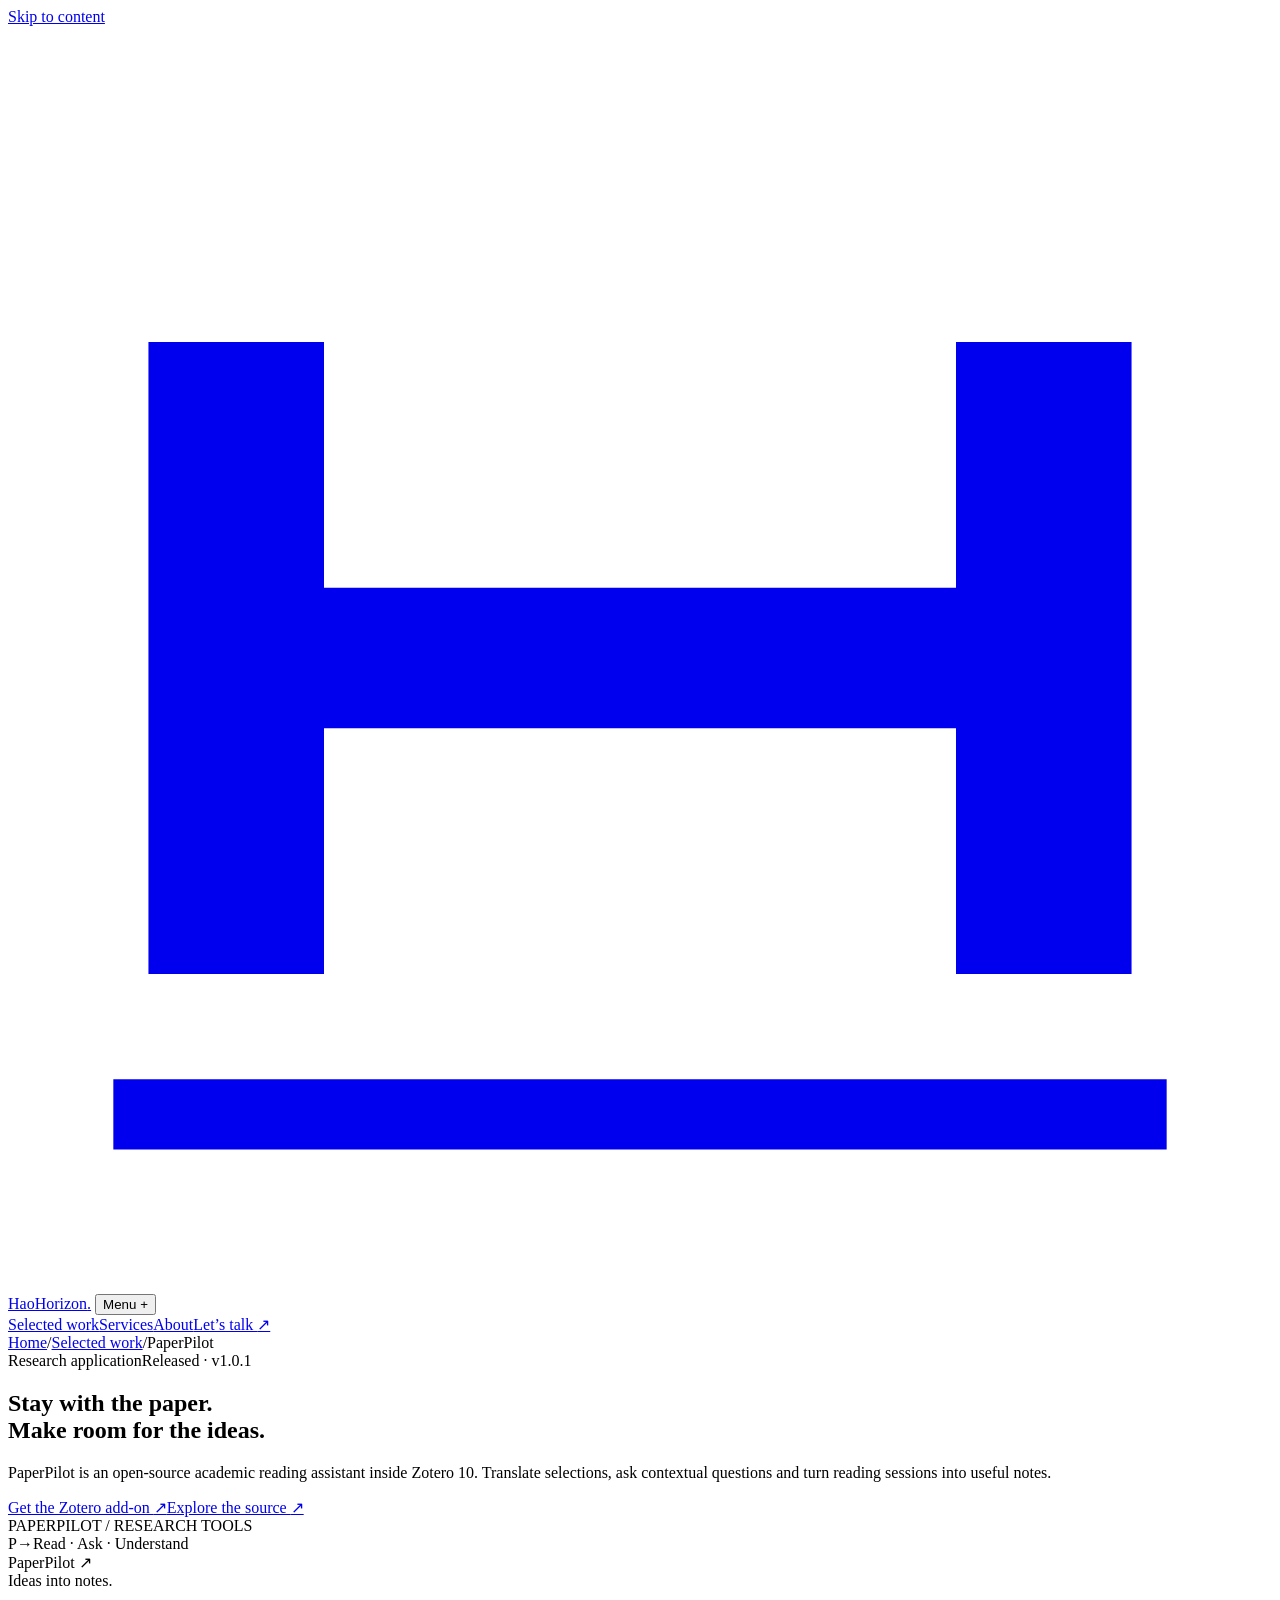
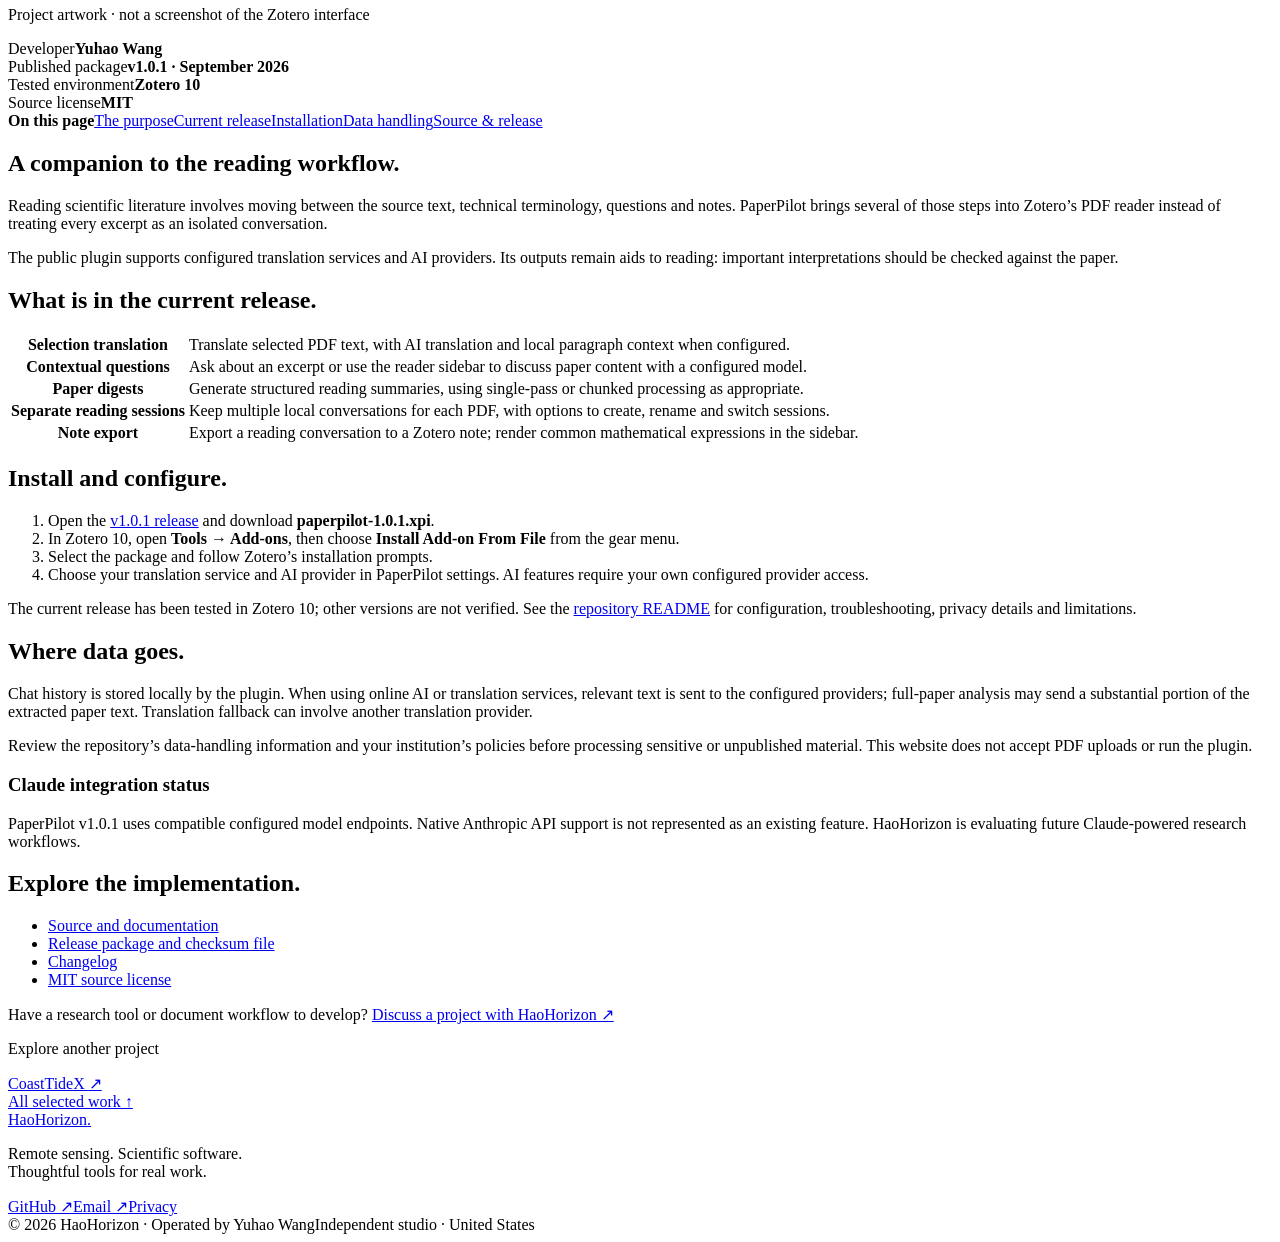
==== public/work/paperpilot.html @ de6fc506 "Build HaoHorizon studio website with verified project pages" ====
<!doctype html>
<html lang="en"><head>
<meta charset="utf-8"><meta name="viewport" content="width=device-width, initial-scale=1">
<title>PaperPilot for Zotero — HaoHorizon</title><meta name="description" content="An open-source Zotero 10 reading assistant by Yuhao Wang, with contextual AI questions, translation, paper digests and note export.">
<meta name="theme-color" content="#f6f5ef"><link rel="canonical" href="https://haohorizon.com/work/paperpilot.html">
<meta property="og:title" content="PaperPilot for Zotero — HaoHorizon"><meta property="og:description" content="An open-source Zotero 10 reading assistant by Yuhao Wang, with contextual AI questions, translation, paper digests and note export."><meta property="og:type" content="website"><meta property="og:image" content="https://haohorizon.com/assets/social-card.png">
<link rel="icon" href="/favicon.svg" type="image/svg+xml"><link rel="stylesheet" href="/styles.css"><script src="/site.js" defer></script>
</head><body><a class="skip-link" href="#main">Skip to content</a>
  <header class="site-header">
    <div class="container header-inner">
      <a class="brand" href="/" aria-label="HaoHorizon home"><svg viewBox="0 0 36 36" aria-hidden="true"><path d="M4 27V9h5v7h18V9h5v18h-5v-7H9v7Z" fill="currentColor"/><path d="M3 31h30" stroke="currentColor" stroke-width="2"/></svg><span>HaoHorizon<span class="brand-dot">.</span></span></a>
      <button class="menu-toggle" type="button" aria-controls="primary-nav" aria-expanded="false">Menu <span aria-hidden="true">+</span></button>
      <nav id="primary-nav" aria-label="Primary navigation"><a href="/#work">Selected work</a><a href="/#services">Services</a><a href="/about.html">About</a><a class="nav-contact" href="/#contact">Let’s talk <span aria-hidden="true">↗</span></a></nav>
    </div>
  </header>
<main id="main">
<section class="page-hero container"><div class="breadcrumb"><a href="/">Home</a><span>/</span><a href="/#work">Selected work</a><span>/</span><span>PaperPilot</span></div>
<div class="page-status"><span class="eyebrow">Research application</span><span class="status">Released · v1.0.1</span></div>
<h1>Stay with the paper.<br><span class="serif">Make room for the ideas.</span></h1><p class="lead">PaperPilot is an open-source academic reading assistant inside Zotero 10. Translate selections, ask contextual questions and turn reading sessions into useful notes.</p>
<div class="page-actions"><a class="button button-dark" href="https://github.com/wyhao2333/zotero-paperpilot/releases/tag/v1.0.1">Get the Zotero add-on <span aria-hidden="true">↗</span></a><a class="text-link" href="https://github.com/wyhao2333/zotero-paperpilot">Explore the source <span aria-hidden="true">↗</span></a></div></section>
<div class="container"><div class="project-banner paper-visual"><span class="banner-wordmark">PAPERPILOT / RESEARCH TOOLS</span><div class="paper-stack" aria-hidden="true"><div class="paper-sheet sheet-back"></div><div class="paper-sheet sheet-front"><span class="paper-wordmark">P<span>→</span></span><span class="paper-rule"></span><span class="paper-rule short"></span><span class="paper-mini-label">Read · Ask · Understand</span><div class="paper-pill">PaperPilot <span>↗</span></div></div><span class="note-chip">Ideas into notes.</span></div><p class="banner-caption">Project artwork · not a screenshot of the Zotero interface</p></div>
<div class="project-meta"><div><span>Developer</span><strong>Yuhao Wang</strong></div><div><span>Published package</span><strong>v1.0.1 · September 2026</strong></div><div><span>Tested environment</span><strong>Zotero 10</strong></div><div><span>Source license</span><strong>MIT</strong></div></div></div>
<div class="container article-grid"><aside class="article-sidebar" aria-label="On this page"><strong>On this page</strong><a href="#purpose">The purpose</a><a href="#features">Current release</a><a href="#install">Installation</a><a href="#data">Data handling</a><a href="#source">Source & release</a></aside><div class="article-body">
<section id="purpose"><h2>A companion to the reading workflow.</h2><p>Reading scientific literature involves moving between the source text, technical terminology, questions and notes. PaperPilot brings several of those steps into Zotero’s PDF reader instead of treating every excerpt as an isolated conversation.</p><p>The public plugin supports configured translation services and AI providers. Its outputs remain aids to reading: important interpretations should be checked against the paper.</p></section>
<section id="features"><h2>What is in the current release.</h2><table class="feature-table"><tbody><tr><th scope="row">Selection translation</th><td>Translate selected PDF text, with AI translation and local paragraph context when configured.</td></tr><tr><th scope="row">Contextual questions</th><td>Ask about an excerpt or use the reader sidebar to discuss paper content with a configured model.</td></tr><tr><th scope="row">Paper digests</th><td>Generate structured reading summaries, using single-pass or chunked processing as appropriate.</td></tr><tr><th scope="row">Separate reading sessions</th><td>Keep multiple local conversations for each PDF, with options to create, rename and switch sessions.</td></tr><tr><th scope="row">Note export</th><td>Export a reading conversation to a Zotero note; render common mathematical expressions in the sidebar.</td></tr></tbody></table></section>
<section id="install"><h2>Install and configure.</h2><ol><li>Open the <a href="https://github.com/wyhao2333/zotero-paperpilot/releases/tag/v1.0.1">v1.0.1 release</a> and download <strong>paperpilot-1.0.1.xpi</strong>.</li><li>In Zotero 10, open <strong>Tools → Add-ons</strong>, then choose <strong>Install Add-on From File</strong> from the gear menu.</li><li>Select the package and follow Zotero’s installation prompts.</li><li>Choose your translation service and AI provider in PaperPilot settings. AI features require your own configured provider access.</li></ol><p>The current release has been tested in Zotero 10; other versions are not verified. See the <a href="https://github.com/wyhao2333/zotero-paperpilot">repository README</a> for configuration, troubleshooting, privacy details and limitations.</p></section>
<section id="data"><h2>Where data goes.</h2><p>Chat history is stored locally by the plugin. When using online AI or translation services, relevant text is sent to the configured providers; full-paper analysis may send a substantial portion of the extracted paper text. Translation fallback can involve another translation provider.</p><p>Review the repository’s data-handling information and your institution’s policies before processing sensitive or unpublished material. This website does not accept PDF uploads or run the plugin.</p><div class="note-panel"><h3>Claude integration status</h3><p>PaperPilot v1.0.1 uses compatible configured model endpoints. Native Anthropic API support is not represented as an existing feature. HaoHorizon is evaluating future Claude-powered research workflows.</p></div></section>
<section id="source"><h2>Explore the implementation.</h2><ul><li><a href="https://github.com/wyhao2333/zotero-paperpilot">Source and documentation</a></li><li><a href="https://github.com/wyhao2333/zotero-paperpilot/releases/tag/v1.0.1">Release package and checksum file</a></li><li><a href="https://github.com/wyhao2333/zotero-paperpilot/blob/main/CHANGELOG.md">Changelog</a></li><li><a href="https://github.com/wyhao2333/zotero-paperpilot/blob/main/LICENSE">MIT source license</a></li></ul><p>Have a research tool or document workflow to develop? <a href="mailto:hello@haohorizon.com?subject=Research%20software%20inquiry">Discuss a project with HaoHorizon ↗</a></p></section>
</div></div>
<div class="container project-next"><div><p class="eyebrow">Explore another project</p><a href="/work/coasttidex.html">CoastTideX <span aria-hidden="true">↗</span></a></div><a href="/#work">All selected work ↑</a></div>
</main>
  <footer class="site-footer"><div class="container footer-top"><a class="brand" href="/">HaoHorizon<span class="brand-dot">.</span></a><p>Remote sensing. Scientific software.<br>Thoughtful tools for real work.</p><div><a href="https://github.com/wyhao2333">GitHub ↗</a><a href="mailto:hello@haohorizon.com">Email ↗</a><a href="/privacy.html">Privacy</a></div></div><div class="container footer-bottom"><span>© 2026 HaoHorizon · Operated by Yuhao Wang</span><span>Independent studio · United States</span></div></footer>
</body></html>
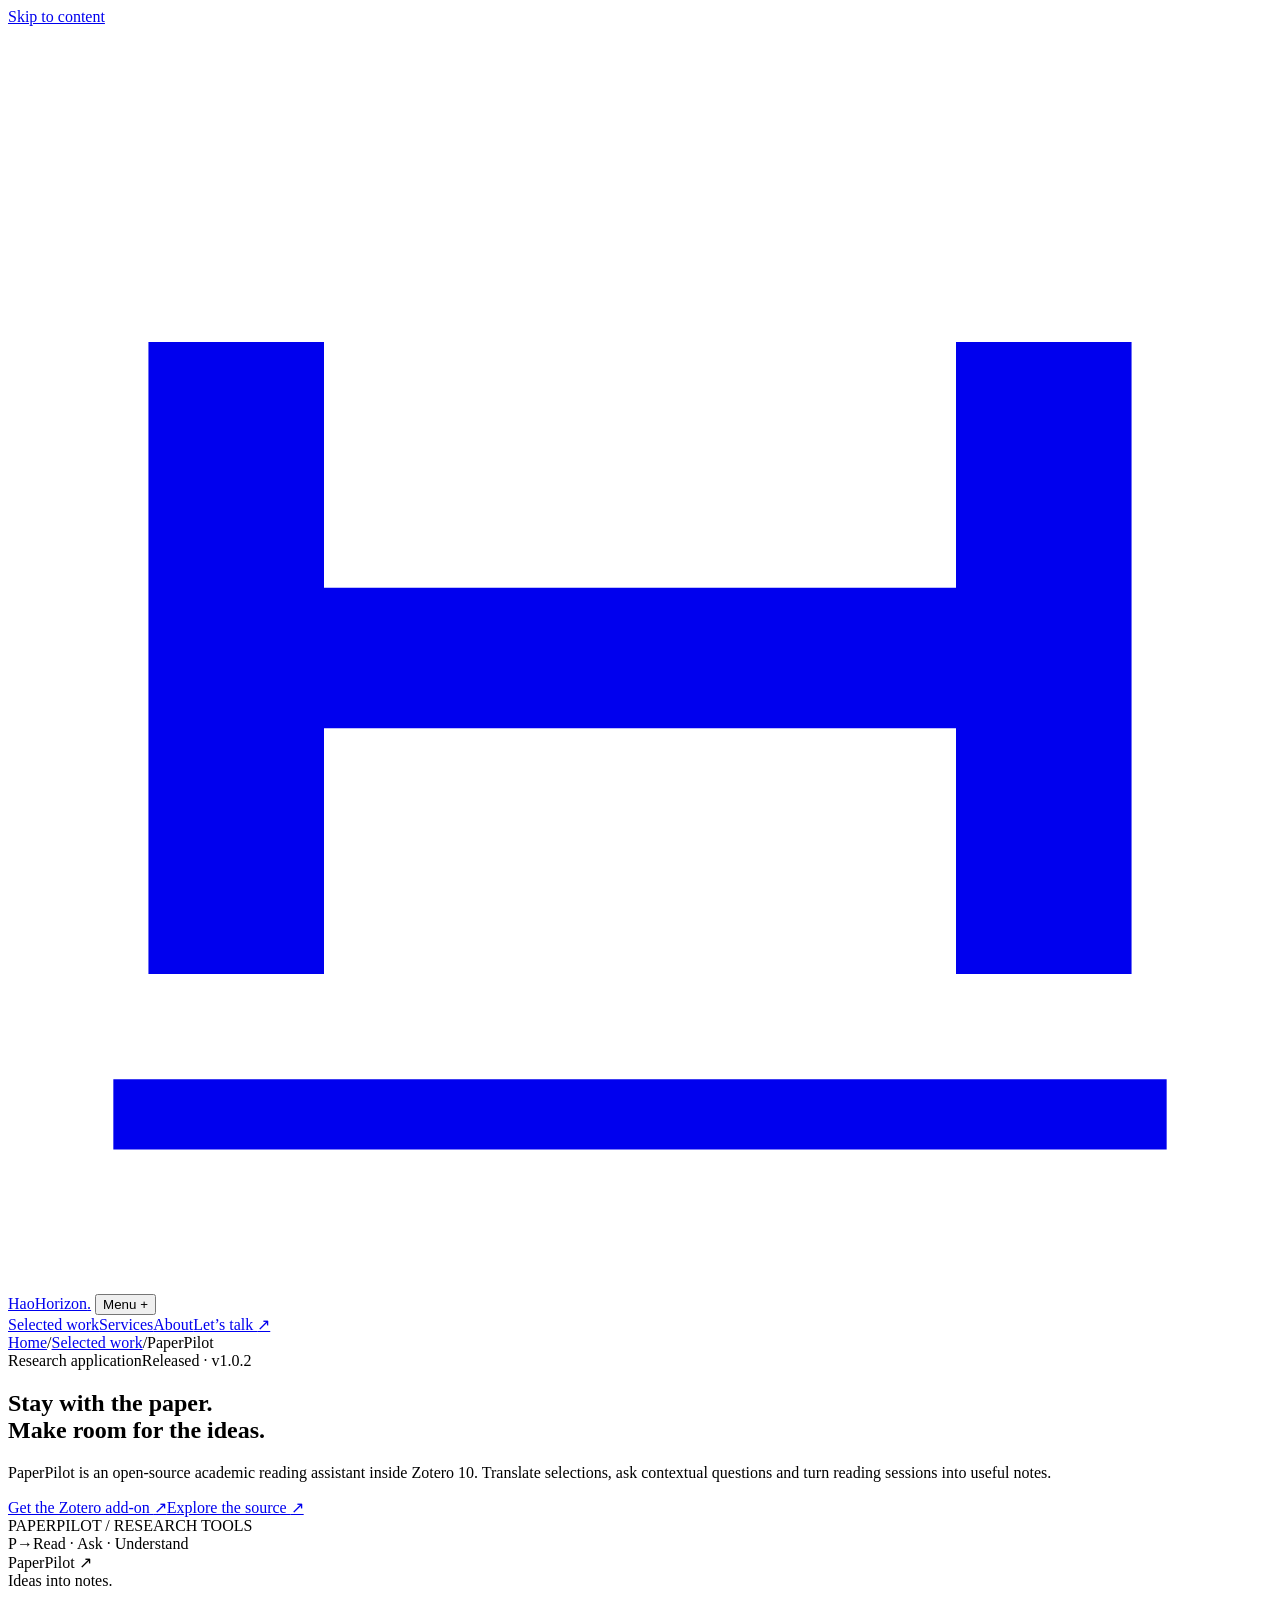
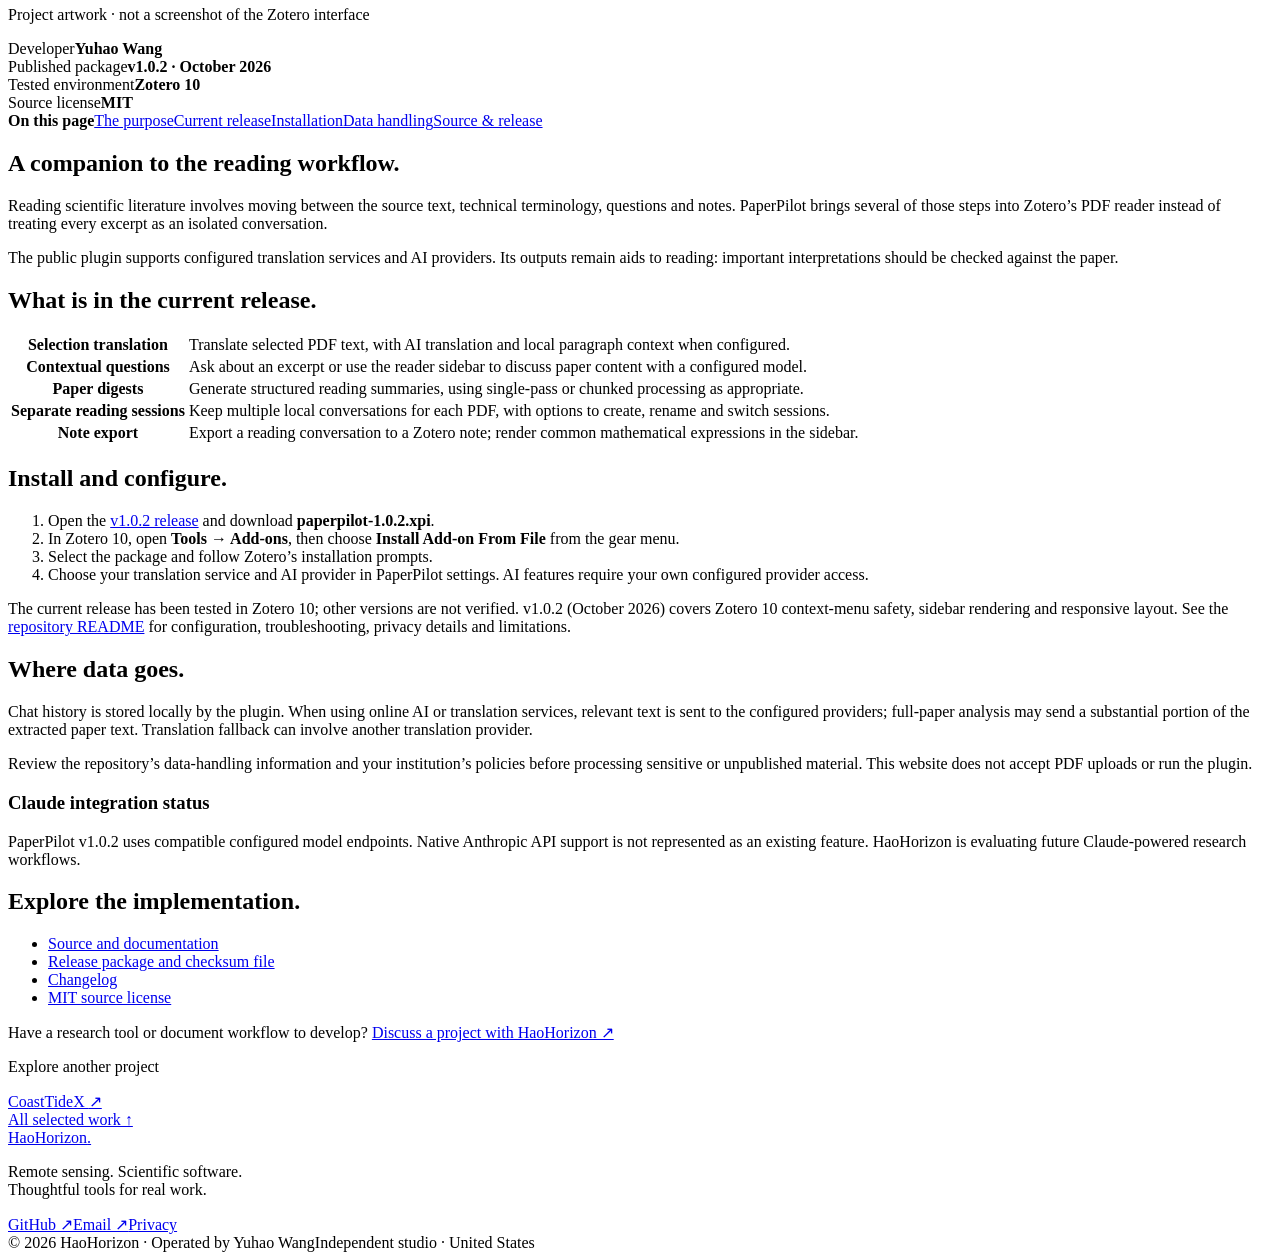
==== commit ed830ace: "Update project status: PaperPilot v1.0.2, CoastTideX v1.7.1 on homepage" ====
--- a/public/work/paperpilot.html
+++ b/public/work/paperpilot.html
@@ -15,17 +15,17 @@
   </header>
 <main id="main">
 <section class="page-hero container"><div class="breadcrumb"><a href="/">Home</a><span>/</span><a href="/#work">Selected work</a><span>/</span><span>PaperPilot</span></div>
-<div class="page-status"><span class="eyebrow">Research application</span><span class="status">Released · v1.0.1</span></div>
+<div class="page-status"><span class="eyebrow">Research application</span><span class="status">Released · v1.0.2</span></div>
 <h1>Stay with the paper.<br><span class="serif">Make room for the ideas.</span></h1><p class="lead">PaperPilot is an open-source academic reading assistant inside Zotero 10. Translate selections, ask contextual questions and turn reading sessions into useful notes.</p>
-<div class="page-actions"><a class="button button-dark" href="https://github.com/wyhao2333/zotero-paperpilot/releases/tag/v1.0.1">Get the Zotero add-on <span aria-hidden="true">↗</span></a><a class="text-link" href="https://github.com/wyhao2333/zotero-paperpilot">Explore the source <span aria-hidden="true">↗</span></a></div></section>
+<div class="page-actions"><a class="button button-dark" href="https://github.com/wyhao2333/zotero-paperpilot/releases/tag/v1.0.2">Get the Zotero add-on <span aria-hidden="true">↗</span></a><a class="text-link" href="https://github.com/wyhao2333/zotero-paperpilot">Explore the source <span aria-hidden="true">↗</span></a></div></section>
 <div class="container"><div class="project-banner paper-visual"><span class="banner-wordmark">PAPERPILOT / RESEARCH TOOLS</span><div class="paper-stack" aria-hidden="true"><div class="paper-sheet sheet-back"></div><div class="paper-sheet sheet-front"><span class="paper-wordmark">P<span>→</span></span><span class="paper-rule"></span><span class="paper-rule short"></span><span class="paper-mini-label">Read · Ask · Understand</span><div class="paper-pill">PaperPilot <span>↗</span></div></div><span class="note-chip">Ideas into notes.</span></div><p class="banner-caption">Project artwork · not a screenshot of the Zotero interface</p></div>
-<div class="project-meta"><div><span>Developer</span><strong>Yuhao Wang</strong></div><div><span>Published package</span><strong>v1.0.1 · September 2026</strong></div><div><span>Tested environment</span><strong>Zotero 10</strong></div><div><span>Source license</span><strong>MIT</strong></div></div></div>
+<div class="project-meta"><div><span>Developer</span><strong>Yuhao Wang</strong></div><div><span>Published package</span><strong>v1.0.2 · October 2026</strong></div><div><span>Tested environment</span><strong>Zotero 10</strong></div><div><span>Source license</span><strong>MIT</strong></div></div></div>
 <div class="container article-grid"><aside class="article-sidebar" aria-label="On this page"><strong>On this page</strong><a href="#purpose">The purpose</a><a href="#features">Current release</a><a href="#install">Installation</a><a href="#data">Data handling</a><a href="#source">Source & release</a></aside><div class="article-body">
 <section id="purpose"><h2>A companion to the reading workflow.</h2><p>Reading scientific literature involves moving between the source text, technical terminology, questions and notes. PaperPilot brings several of those steps into Zotero’s PDF reader instead of treating every excerpt as an isolated conversation.</p><p>The public plugin supports configured translation services and AI providers. Its outputs remain aids to reading: important interpretations should be checked against the paper.</p></section>
 <section id="features"><h2>What is in the current release.</h2><table class="feature-table"><tbody><tr><th scope="row">Selection translation</th><td>Translate selected PDF text, with AI translation and local paragraph context when configured.</td></tr><tr><th scope="row">Contextual questions</th><td>Ask about an excerpt or use the reader sidebar to discuss paper content with a configured model.</td></tr><tr><th scope="row">Paper digests</th><td>Generate structured reading summaries, using single-pass or chunked processing as appropriate.</td></tr><tr><th scope="row">Separate reading sessions</th><td>Keep multiple local conversations for each PDF, with options to create, rename and switch sessions.</td></tr><tr><th scope="row">Note export</th><td>Export a reading conversation to a Zotero note; render common mathematical expressions in the sidebar.</td></tr></tbody></table></section>
-<section id="install"><h2>Install and configure.</h2><ol><li>Open the <a href="https://github.com/wyhao2333/zotero-paperpilot/releases/tag/v1.0.1">v1.0.1 release</a> and download <strong>paperpilot-1.0.1.xpi</strong>.</li><li>In Zotero 10, open <strong>Tools → Add-ons</strong>, then choose <strong>Install Add-on From File</strong> from the gear menu.</li><li>Select the package and follow Zotero’s installation prompts.</li><li>Choose your translation service and AI provider in PaperPilot settings. AI features require your own configured provider access.</li></ol><p>The current release has been tested in Zotero 10; other versions are not verified. See the <a href="https://github.com/wyhao2333/zotero-paperpilot">repository README</a> for configuration, troubleshooting, privacy details and limitations.</p></section>
-<section id="data"><h2>Where data goes.</h2><p>Chat history is stored locally by the plugin. When using online AI or translation services, relevant text is sent to the configured providers; full-paper analysis may send a substantial portion of the extracted paper text. Translation fallback can involve another translation provider.</p><p>Review the repository’s data-handling information and your institution’s policies before processing sensitive or unpublished material. This website does not accept PDF uploads or run the plugin.</p><div class="note-panel"><h3>Claude integration status</h3><p>PaperPilot v1.0.1 uses compatible configured model endpoints. Native Anthropic API support is not represented as an existing feature. HaoHorizon is evaluating future Claude-powered research workflows.</p></div></section>
-<section id="source"><h2>Explore the implementation.</h2><ul><li><a href="https://github.com/wyhao2333/zotero-paperpilot">Source and documentation</a></li><li><a href="https://github.com/wyhao2333/zotero-paperpilot/releases/tag/v1.0.1">Release package and checksum file</a></li><li><a href="https://github.com/wyhao2333/zotero-paperpilot/blob/main/CHANGELOG.md">Changelog</a></li><li><a href="https://github.com/wyhao2333/zotero-paperpilot/blob/main/LICENSE">MIT source license</a></li></ul><p>Have a research tool or document workflow to develop? <a href="mailto:hello@haohorizon.com?subject=Research%20software%20inquiry">Discuss a project with HaoHorizon ↗</a></p></section>
+<section id="install"><h2>Install and configure.</h2><ol><li>Open the <a href="https://github.com/wyhao2333/zotero-paperpilot/releases/tag/v1.0.2">v1.0.2 release</a> and download <strong>paperpilot-1.0.2.xpi</strong>.</li><li>In Zotero 10, open <strong>Tools → Add-ons</strong>, then choose <strong>Install Add-on From File</strong> from the gear menu.</li><li>Select the package and follow Zotero’s installation prompts.</li><li>Choose your translation service and AI provider in PaperPilot settings. AI features require your own configured provider access.</li></ol><p>The current release has been tested in Zotero 10; other versions are not verified. v1.0.2 (October 2026) covers Zotero 10 context-menu safety, sidebar rendering and responsive layout. See the <a href="https://github.com/wyhao2333/zotero-paperpilot">repository README</a> for configuration, troubleshooting, privacy details and limitations.</p></section>
+<section id="data"><h2>Where data goes.</h2><p>Chat history is stored locally by the plugin. When using online AI or translation services, relevant text is sent to the configured providers; full-paper analysis may send a substantial portion of the extracted paper text. Translation fallback can involve another translation provider.</p><p>Review the repository’s data-handling information and your institution’s policies before processing sensitive or unpublished material. This website does not accept PDF uploads or run the plugin.</p><div class="note-panel"><h3>Claude integration status</h3><p>PaperPilot v1.0.2 uses compatible configured model endpoints. Native Anthropic API support is not represented as an existing feature. HaoHorizon is evaluating future Claude-powered research workflows.</p></div></section>
+<section id="source"><h2>Explore the implementation.</h2><ul><li><a href="https://github.com/wyhao2333/zotero-paperpilot">Source and documentation</a></li><li><a href="https://github.com/wyhao2333/zotero-paperpilot/releases/tag/v1.0.2">Release package and checksum file</a></li><li><a href="https://github.com/wyhao2333/zotero-paperpilot/blob/main/CHANGELOG.md">Changelog</a></li><li><a href="https://github.com/wyhao2333/zotero-paperpilot/blob/main/LICENSE">MIT source license</a></li></ul><p>Have a research tool or document workflow to develop? <a href="mailto:hello@haohorizon.com?subject=Research%20software%20inquiry">Discuss a project with HaoHorizon ↗</a></p></section>
 </div></div>
 <div class="container project-next"><div><p class="eyebrow">Explore another project</p><a href="/work/coasttidex.html">CoastTideX <span aria-hidden="true">↗</span></a></div><a href="/#work">All selected work ↑</a></div>
 </main>
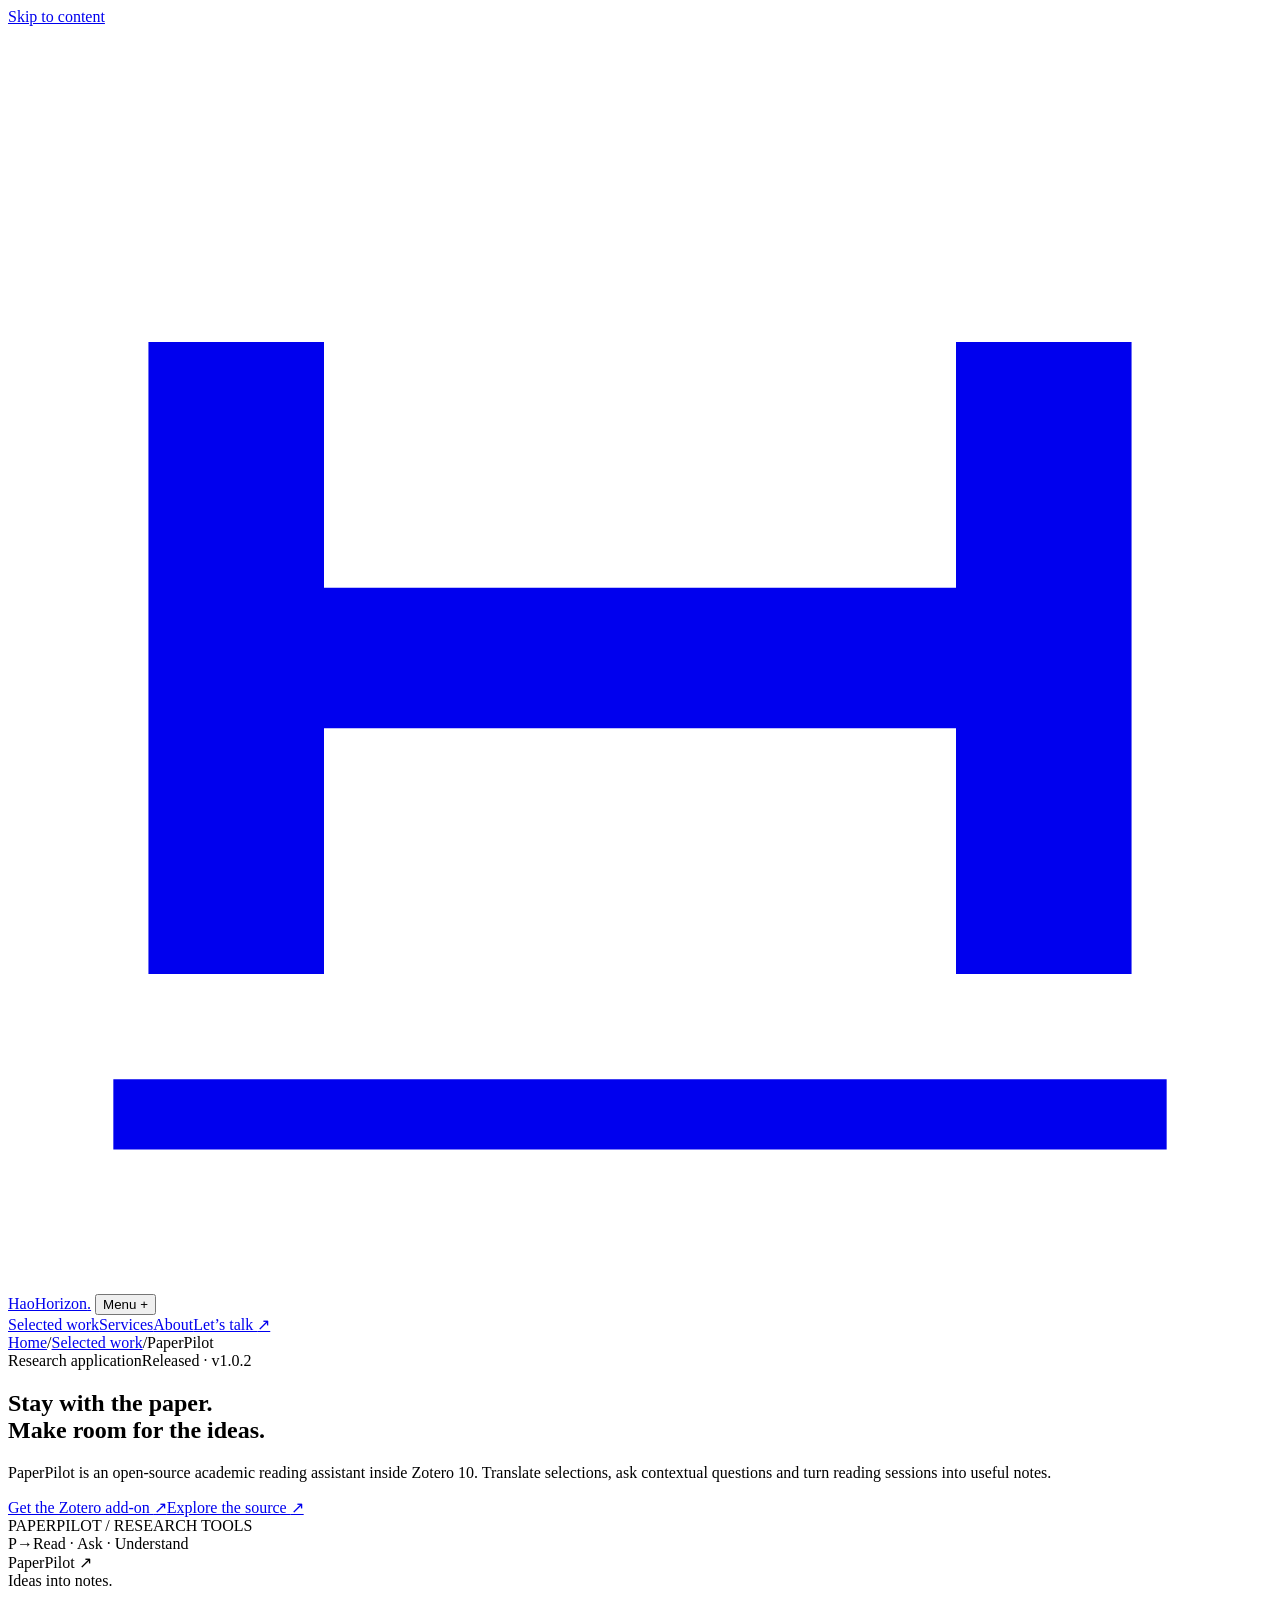
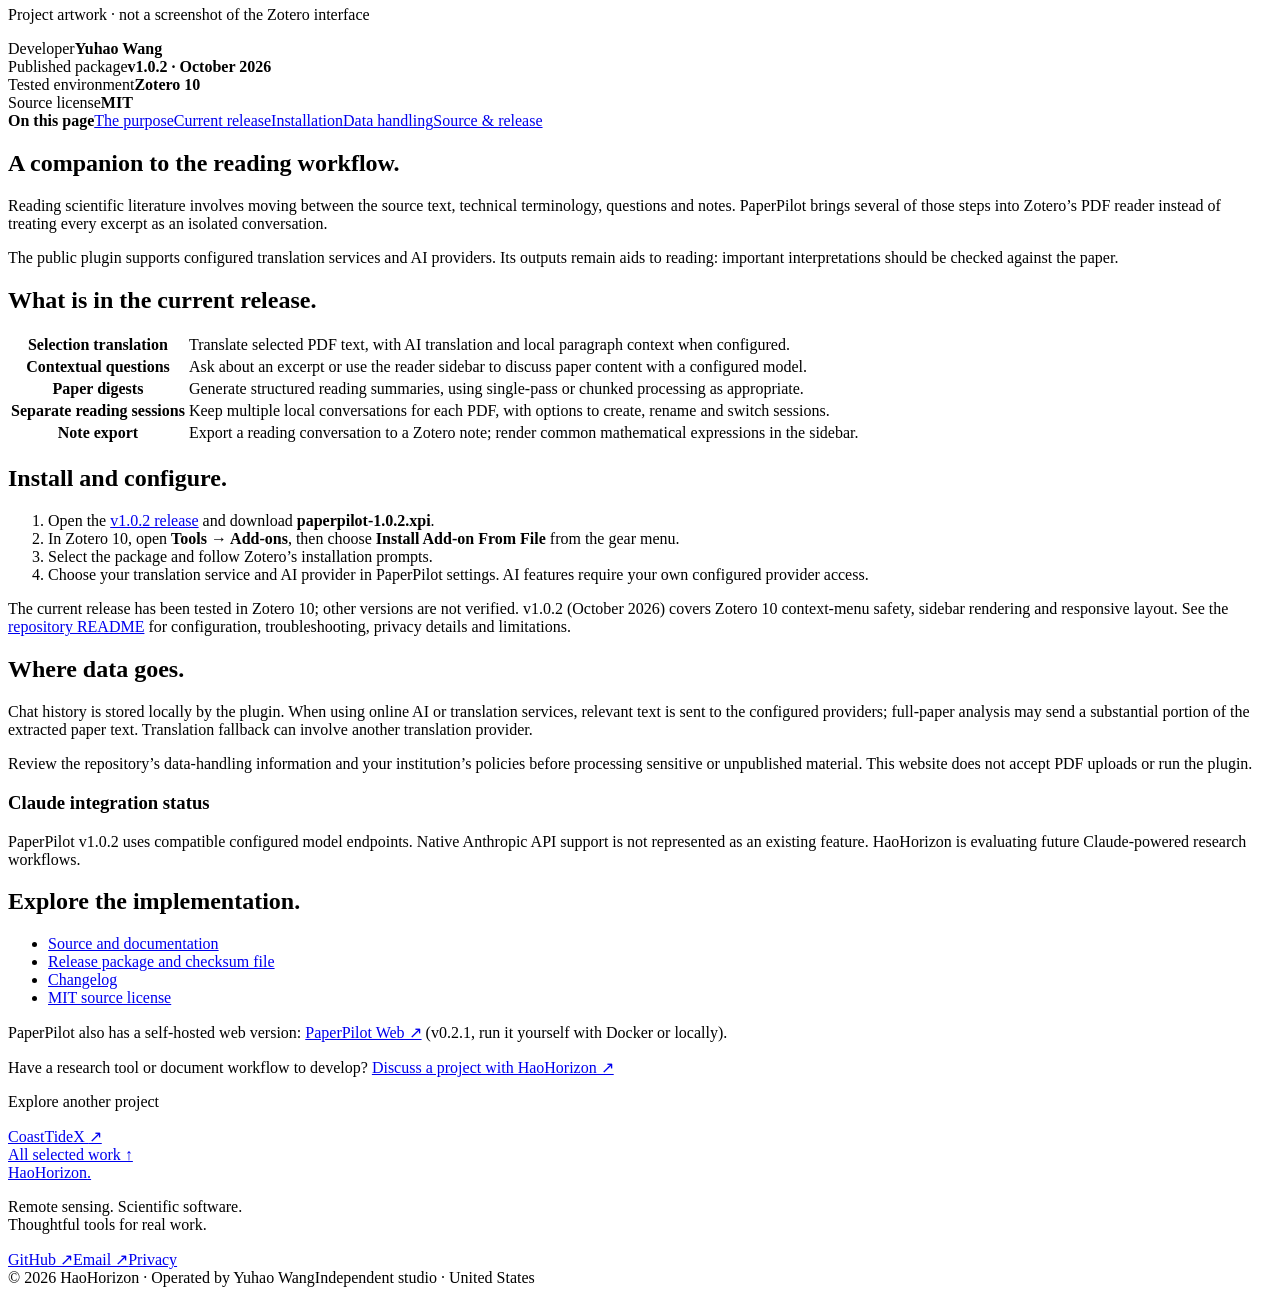
==== commit 07e1a46c: "Add PaperPilot Web as third project (v0.2.1, self-hosted)" ====
--- a/public/work/paperpilot.html
+++ b/public/work/paperpilot.html
@@ -25,7 +25,7 @@
 <section id="features"><h2>What is in the current release.</h2><table class="feature-table"><tbody><tr><th scope="row">Selection translation</th><td>Translate selected PDF text, with AI translation and local paragraph context when configured.</td></tr><tr><th scope="row">Contextual questions</th><td>Ask about an excerpt or use the reader sidebar to discuss paper content with a configured model.</td></tr><tr><th scope="row">Paper digests</th><td>Generate structured reading summaries, using single-pass or chunked processing as appropriate.</td></tr><tr><th scope="row">Separate reading sessions</th><td>Keep multiple local conversations for each PDF, with options to create, rename and switch sessions.</td></tr><tr><th scope="row">Note export</th><td>Export a reading conversation to a Zotero note; render common mathematical expressions in the sidebar.</td></tr></tbody></table></section>
 <section id="install"><h2>Install and configure.</h2><ol><li>Open the <a href="https://github.com/wyhao2333/zotero-paperpilot/releases/tag/v1.0.2">v1.0.2 release</a> and download <strong>paperpilot-1.0.2.xpi</strong>.</li><li>In Zotero 10, open <strong>Tools → Add-ons</strong>, then choose <strong>Install Add-on From File</strong> from the gear menu.</li><li>Select the package and follow Zotero’s installation prompts.</li><li>Choose your translation service and AI provider in PaperPilot settings. AI features require your own configured provider access.</li></ol><p>The current release has been tested in Zotero 10; other versions are not verified. v1.0.2 (October 2026) covers Zotero 10 context-menu safety, sidebar rendering and responsive layout. See the <a href="https://github.com/wyhao2333/zotero-paperpilot">repository README</a> for configuration, troubleshooting, privacy details and limitations.</p></section>
 <section id="data"><h2>Where data goes.</h2><p>Chat history is stored locally by the plugin. When using online AI or translation services, relevant text is sent to the configured providers; full-paper analysis may send a substantial portion of the extracted paper text. Translation fallback can involve another translation provider.</p><p>Review the repository’s data-handling information and your institution’s policies before processing sensitive or unpublished material. This website does not accept PDF uploads or run the plugin.</p><div class="note-panel"><h3>Claude integration status</h3><p>PaperPilot v1.0.2 uses compatible configured model endpoints. Native Anthropic API support is not represented as an existing feature. HaoHorizon is evaluating future Claude-powered research workflows.</p></div></section>
-<section id="source"><h2>Explore the implementation.</h2><ul><li><a href="https://github.com/wyhao2333/zotero-paperpilot">Source and documentation</a></li><li><a href="https://github.com/wyhao2333/zotero-paperpilot/releases/tag/v1.0.2">Release package and checksum file</a></li><li><a href="https://github.com/wyhao2333/zotero-paperpilot/blob/main/CHANGELOG.md">Changelog</a></li><li><a href="https://github.com/wyhao2333/zotero-paperpilot/blob/main/LICENSE">MIT source license</a></li></ul><p>Have a research tool or document workflow to develop? <a href="mailto:hello@haohorizon.com?subject=Research%20software%20inquiry">Discuss a project with HaoHorizon ↗</a></p></section>
+<section id="source"><h2>Explore the implementation.</h2><ul><li><a href="https://github.com/wyhao2333/zotero-paperpilot">Source and documentation</a></li><li><a href="https://github.com/wyhao2333/zotero-paperpilot/releases/tag/v1.0.2">Release package and checksum file</a></li><li><a href="https://github.com/wyhao2333/zotero-paperpilot/blob/main/CHANGELOG.md">Changelog</a></li><li><a href="https://github.com/wyhao2333/zotero-paperpilot/blob/main/LICENSE">MIT source license</a></li></ul><p>PaperPilot also has a self-hosted web version: <a href="/work/paperpilot-web.html">PaperPilot Web ↗</a> (v0.2.1, run it yourself with Docker or locally).</p><p>Have a research tool or document workflow to develop? <a href="mailto:hello@haohorizon.com?subject=Research%20software%20inquiry">Discuss a project with HaoHorizon ↗</a></p></section>
 </div></div>
 <div class="container project-next"><div><p class="eyebrow">Explore another project</p><a href="/work/coasttidex.html">CoastTideX <span aria-hidden="true">↗</span></a></div><a href="/#work">All selected work ↑</a></div>
 </main>
